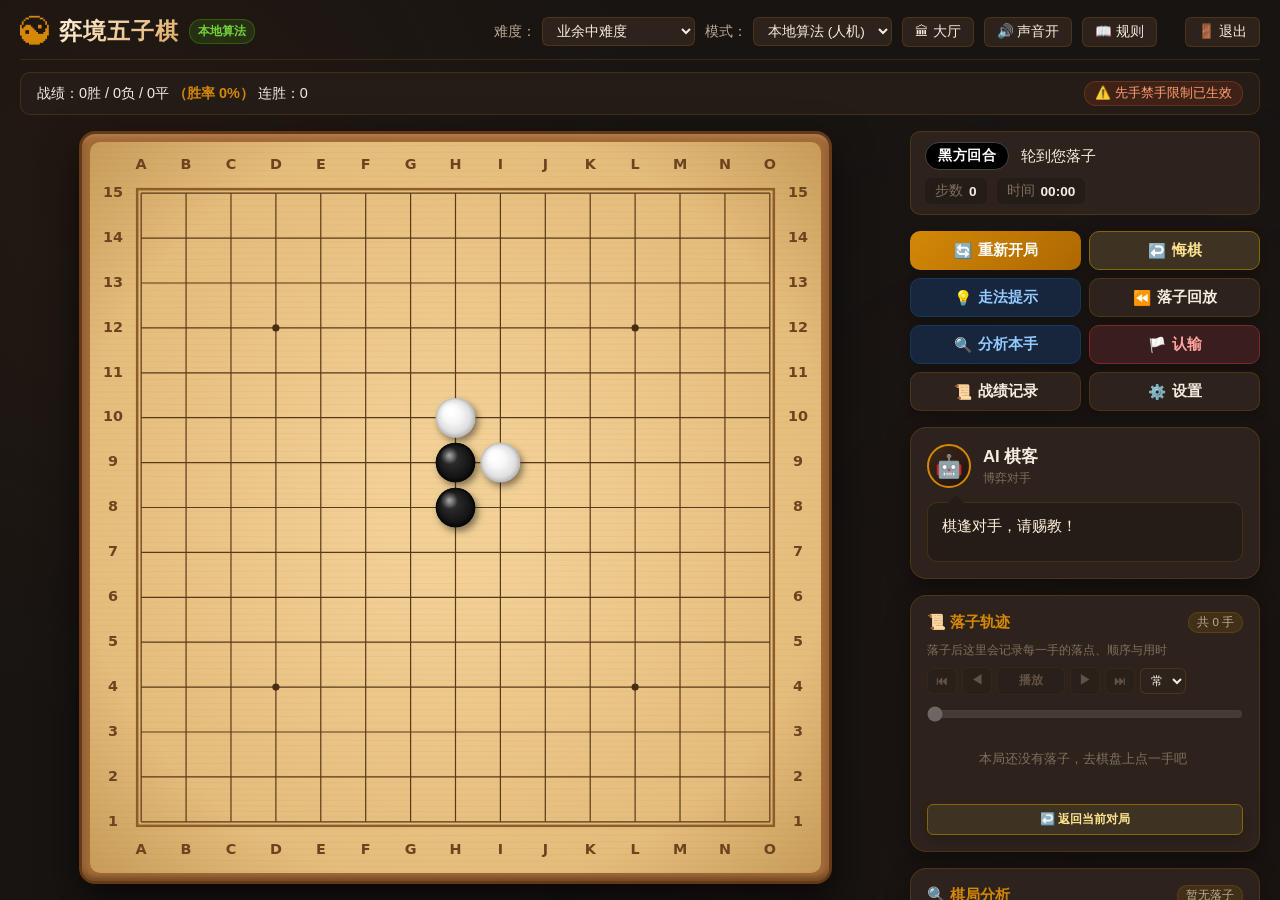
==== tests/preview-layout.html @ 2a710e43 "fix(layout): 棋盘卡在旧尺寸长不大 + PC 端占比偏小 用户反馈「棋盘在 Windows Chrome 上占比还是有点小，能铺满底层吗」。  根因：Goban.resize() 此前只有" ====
<!DOCTYPE html>
<html lang="zh-CN">
<head>
<meta charset="UTF-8">
<title>布局预览 + 几何测量</title>
<style>
  html, body { margin: 0; padding: 0; overflow: hidden; background: #000; }
  /* iframe 的尺寸就是「被测视口」——用 ?vw=&vh= 显式指定，
     不要依赖 --window-size（--headless=new 会扣掉约 150px 浏览器边框，
     导致量到的视口比标称矮一大截）。 */
  #fr { position: absolute; left: 0; top: 0; width: 100vw; height: 100vh; border: 0; display: block; }
  #metrics { position: fixed; left: -99999px; top: 0; }
</style>
</head>
<body>
<iframe id="fr" src="../index.html"></iframe>
<pre id="metrics">pending</pre>
<script>
// ?ingame=1 → 进入「对局中」状态（gameStatus='playing'），用于对比顶部收窄前后的棋盘尺寸
// ?vw=1920&vh=1080 → 显式指定被测视口（推荐；不传则用外层窗口实际尺寸）
const QS = new URLSearchParams(location.search);
const IN_GAME = QS.get('ingame') === '1';
const fr = document.getElementById('fr');
const metricsEl = document.getElementById('metrics');

if (QS.get('vw') && QS.get('vh')) {
  fr.style.width = QS.get('vw') + 'px';
  fr.style.height = QS.get('vh') + 'px';
}

const rect = (el) => {
  if (!el) return null;
  const r = el.getBoundingClientRect();
  return { x: Math.round(r.x), y: Math.round(r.y), w: Math.round(r.width), h: Math.round(r.height) };
};

function reveal() {
  let win, doc;
  try { win = fr.contentWindow; doc = fr.contentDocument; } catch (e) { return; }
  const app = win.app;
  if (!app || !app.goban) return;

  ['#authOverlay', '#startOverlay', '#lobbyOverlay', '#adminModal', '#settingsModal', '#winModal']
    .forEach(sel => { const el = doc.querySelector(sel); if (el) { el.hidden = true; el.style.display = 'none'; } });

  // 摆几颗子，方便看清棋盘边界
  app.board[6][7] = 1; app.board[6][8] = 2; app.board[7][7] = 1; app.board[5][7] = 2;
  app.goban.setBoardState(app.board, null, null, []);

  if (IN_GAME) {
    app.gameStatus = 'playing';
  } else {
    app.gameStatus = 'idle';
  }
  // 旧版没有 syncGameChrome（基线对比时用），有则调
  if (typeof app.syncGameChrome === 'function') app.syncGameChrome();
  // 旧版没有 body.in-game 的 CSS，但为了对比「对局中」状态，仍给它加上类名
  else doc.body.classList.toggle('in-game', IN_GAME);
  app.goban.resize();

  // 让 resize 的 rAF 回调先跑完，再量
  setTimeout(() => {
    app.goban.resize();
    const q = (s) => doc.querySelector(s);
    const canvas = q('#boardCanvas');
    const frame = q('.goban-frame');
    const cr = canvas.getBoundingClientRect();
    const vw = win.innerWidth, vh = win.innerHeight;
    const cs = (sel, prop) => { const el = q(sel); return el ? win.getComputedStyle(el)[prop] : null; };

    // 诊断：证明加载到的是新版 board.js，并复算两套「可用高度」算法做对比
    const hasNewAlgo = typeof app.goban.availableHeight === 'function';
    const holder = q('.board-wrapper');
    const holderW = holder ? holder.clientWidth : -1;
    const fcs = win.getComputedStyle(frame);
    const padX = (parseFloat(fcs.paddingLeft) || 0) + (parseFloat(fcs.paddingRight) || 0);
    const borX = (parseFloat(fcs.borderLeftWidth) || 0) + (parseFloat(fcs.borderRightWidth) || 0);
    const availW = Math.round(holderW - padX - borX);
    const availH = hasNewAlgo ? Math.round(app.goban.availableHeight(frame)) : null;
    const frameRect = frame.getBoundingClientRect();
    const frameTopDoc = Math.round(frameRect.top + (win.scrollY || 0));

    metricsEl.textContent = JSON.stringify({
      模式: IN_GAME ? '对局中 (body.in-game)' : '非对局 (初始态)',
      viewport: { w: vw, h: vh },
      inGameClass: doc.body.classList.contains('in-game'),
      导航栏高: rect(q('.navbar'))?.h,
      战绩横幅: rect(q('.stats-banner'))?.h ?? 0,
      横幅可见: cs('.stats-banner', 'display') !== 'none',
      木框: rect(frame),
      画布: rect(canvas),
      画布占视口: {
        宽: (cr.width / vw * 100).toFixed(1) + '%',
        高: (cr.height / vh * 100).toFixed(1) + '%',
        左: Math.round(cr.left), 右: Math.round(vw - cr.right),
        上: Math.round(cr.top), 下: Math.round(vh - cr.bottom),
      },
      页面高: doc.documentElement.scrollHeight,
      _诊断: {
        新版算法: hasNewAlgo,
        boardWrapper宽: holderW,
        木框padding: padX,
        木框border: borX,
        可用宽度availW: availW,
        可用高度availH: availH,
        木框顶部文档坐标: frameTopDoc,
        约束: availH == null ? '?' : (availW < availH ? '宽度卡住' : '高度卡住'),
      },
    }, null, 2);
  }, 350);
}

fr.addEventListener('load', () => {
  setTimeout(reveal, 700);
  setTimeout(reveal, 1800);
  setTimeout(reveal, 3200);
  // ?retest=1：复现「布局宽度变了、但没有触发 window.resize」的场景
  // 老代码只监听 resize 事件，棋盘会永远停在旧尺寸（= 用户截图里木框撑大、棋盘缩在中间）
  if (QS.get('retest') === '1') setTimeout(layoutChangeTest, 4200);
});

/**
 * 回归测试：注入样式把主布局改成单栏 → 棋盘外层容器宽度变化，
 * 但**不派发任何 resize 事件**。看棋盘会不会自己重算。
 */
function layoutChangeTest() {
  const win = fr.contentWindow, doc = fr.contentDocument;
  const app = win.app;
  if (!app || !app.goban) { metricsEl.textContent = 'retest: no app'; return; }

  // 统计 resize() 被调用的次数（观察器若生效，次数会增加）
  let calls = 0;
  const orig = app.goban.resize.bind(app.goban);
  app.goban.resize = function () { calls++; return orig(); };

  const holder = doc.querySelector('.board-wrapper');

  // 对照实验 A：在【iframe 内】观察 .board-wrapper
  let probeFires = 0;
  let probeW = holder.clientWidth;
  if (typeof win.ResizeObserver === 'function') {
    const probe = new win.ResizeObserver(() => { probeFires++; probeW = holder.clientWidth; });
    probe.observe(holder);
  }

  // 对照实验 B：在【外层文档】观察一个临时 div（同样改宽度）
  let outerFires = 0;
  const od = document.createElement('div');
  od.style.cssText = 'position:fixed;left:-9999px;top:0;width:50px;height:50px;';
  document.body.appendChild(od);
  if (typeof ResizeObserver === 'function') {
    new ResizeObserver(() => { outerFires++; }).observe(od);
    setTimeout(() => { od.style.width = '300px'; }, 120);
  }

  const before = {
    wrapper宽: Math.round(holder.clientWidth),
    画布: Math.round(app.goban.canvas.getBoundingClientRect().width),
    木框: Math.round(doc.querySelector('.goban-frame').getBoundingClientRect().width),
  };

  const st = doc.createElement('style');
  st.id = 'retest-style';
  st.textContent = '.main-layout{grid-template-columns:1fr !important;}';
  doc.head.appendChild(st);

  // 等两帧 + 一段真实时间，让 ResizeObserver / rAF 有机会跑
  setTimeout(() => {
    const after = {
      wrapper宽: Math.round(holder.clientWidth),
      画布: Math.round(app.goban.canvas.getBoundingClientRect().width),
      木框: Math.round(doc.querySelector('.goban-frame').getBoundingClientRect().width),
    };
    const autoCalls = calls;
    // 再手动调一次：若这次能变大，说明算法没问题、只是「触发」没到位
    app.goban.resize();
    const manual = Math.round(app.goban.canvas.getBoundingClientRect().width);
    const healed = after.画布 !== before.画布;
    metricsEl.textContent = JSON.stringify({
      测试: '布局变宽但不触发 resize 事件',
      变化前: before,
      变化后: after,
      自动resize次数: autoCalls,
      手动resize后画布: manual,
      观察器已挂载: !!app.goban._ro,
      被观察元素: app.goban._roTarget ? (app.goban._roTarget.className || app.goban._roTarget.tagName) : null,
      对照观察器触发: probeFires,
      对照观察器最后宽度: probeW,
      外层对照观察器触发: outerFires,
      棋盘是否自愈: healed,
      结论: healed ? '✅ 新版会自己重算'
        : (manual !== after.画布 ? '⚠️ 算法正确但未自动触发' : '❌ 棋盘卡在旧尺寸'),
    }, null, 2);
  }, 900);
}
</script>
</body>
</html>
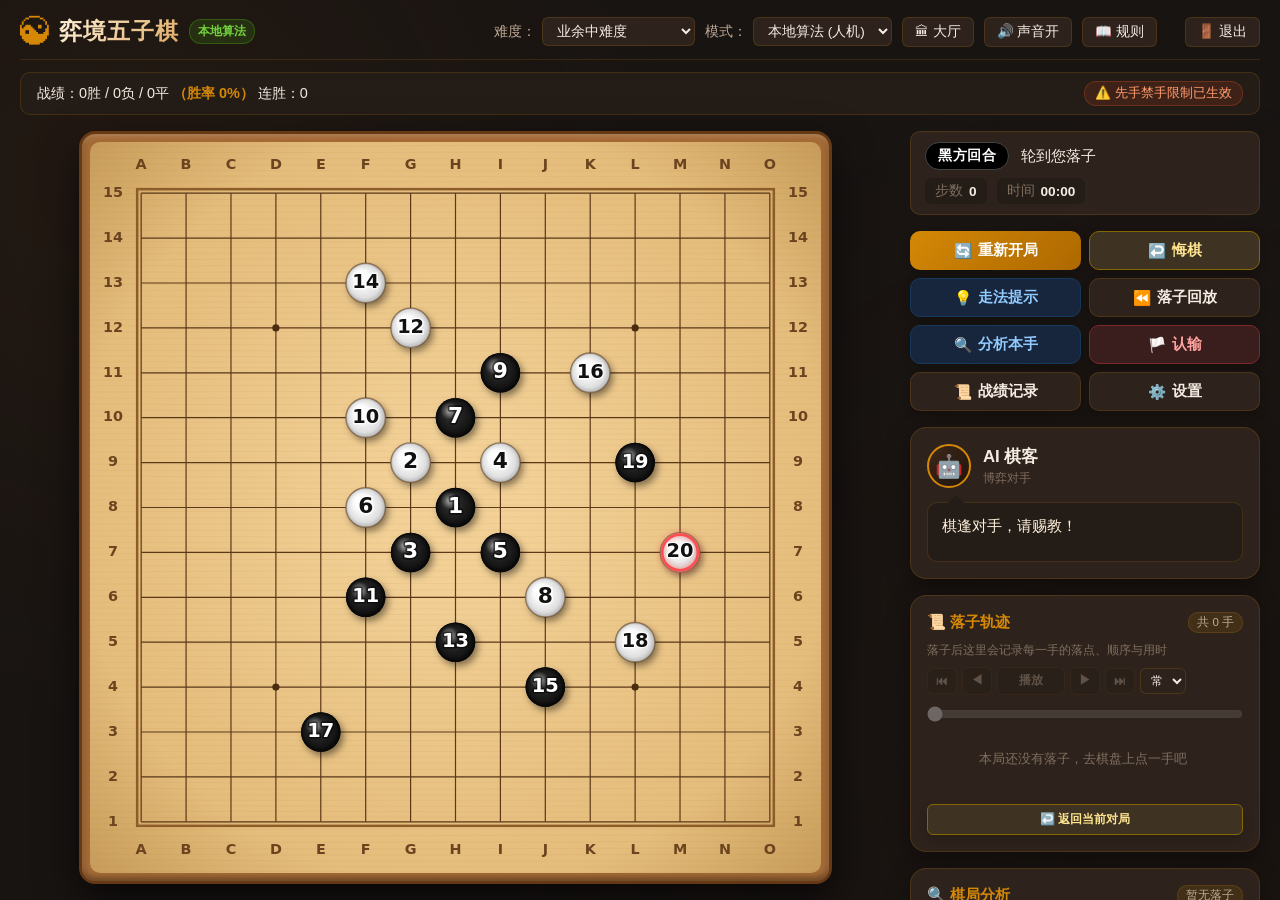
==== commit 19b62d25: "feat(board): 在棋子上标注手数，提升电子墨水屏可读性 用户反馈「在电子书浏览器上棋子的显示不是很明显」，希望把每一步的数字 直接打在棋子上。  - Goban 新增 moveOrder（完" ====
--- a/tests/preview-layout.html
+++ b/tests/preview-layout.html
@@ -43,9 +43,18 @@
   ['#authOverlay', '#startOverlay', '#lobbyOverlay', '#adminModal', '#settingsModal', '#winModal']
     .forEach(sel => { const el = doc.querySelector(sel); if (el) { el.hidden = true; el.style.display = 'none'; } });
 
-  // 摆几颗子，方便看清棋盘边界
-  app.board[6][7] = 1; app.board[6][8] = 2; app.board[7][7] = 1; app.board[5][7] = 2;
-  app.goban.setBoardState(app.board, null, null, []);
+  // 摆一个 20 手的中盘，**走真实链路**（moveHistory → restoreLiveView → setBoardState），
+  // 顺便验证「棋子上标注手数」在真实 app 里也生效
+  const demo = [
+    [7, 7], [6, 6], [8, 6], [6, 8], [8, 8],
+    [7, 5], [5, 7], [9, 9], [4, 8], [5, 5],
+    [9, 5], [3, 6], [10, 7], [2, 5], [11, 9],
+    [4, 10], [12, 4], [10, 11], [6, 11], [8, 12],
+  ];
+  app.board = Array.from({ length: 15 }, () => Array(15).fill(0));
+  app.moveHistory = demo.map(([r, c], i) => ({ r, c, color: i % 2 === 0 ? 1 : 2, notation: '', comment: '' }));
+  app.moveHistory.forEach(m => { app.board[m.r][m.c] = m.color; });
+  app.restoreLiveView();
 
   if (IN_GAME) {
     app.gameStatus = 'playing';
